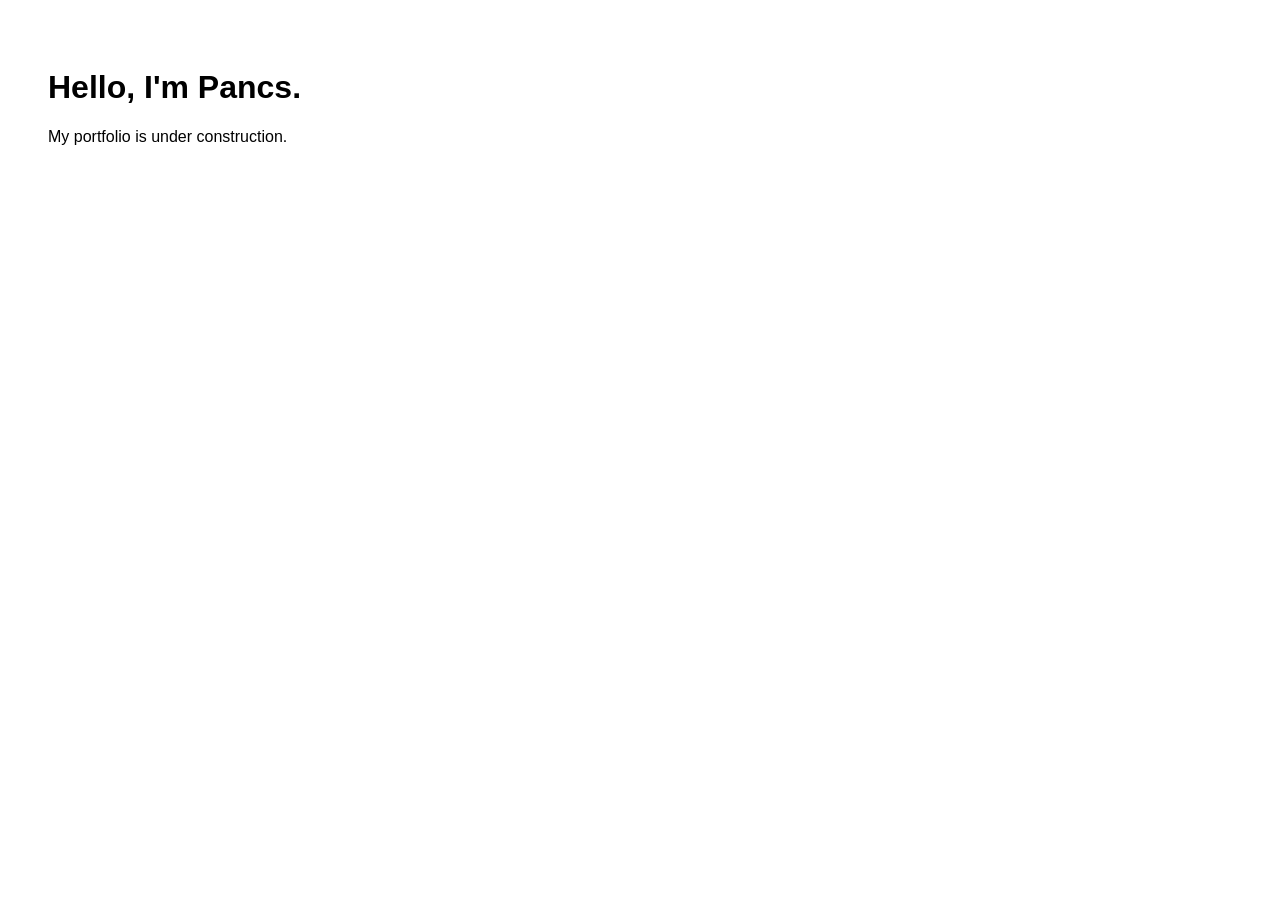
==== index.html @ e849da15 "Add files via upload" ====
<!DOCTYPE html>
<html lang="en">
<head>
    <meta charset="UTF-8">
    <meta name="viewport" content="width=device-width, initial-scale=1.0">
    <title>Pancs</title>

    <link rel="stylesheet" href="style.css">
</head>

<body>

    <h1>Hello, I'm Pancs.</h1>
    <p>My portfolio is under construction.</p>

    <script src="script.js"></script>
</body>
</html>
---- style.css ----
body {
    font-family: sans-serif;
    padding: 40px;
}
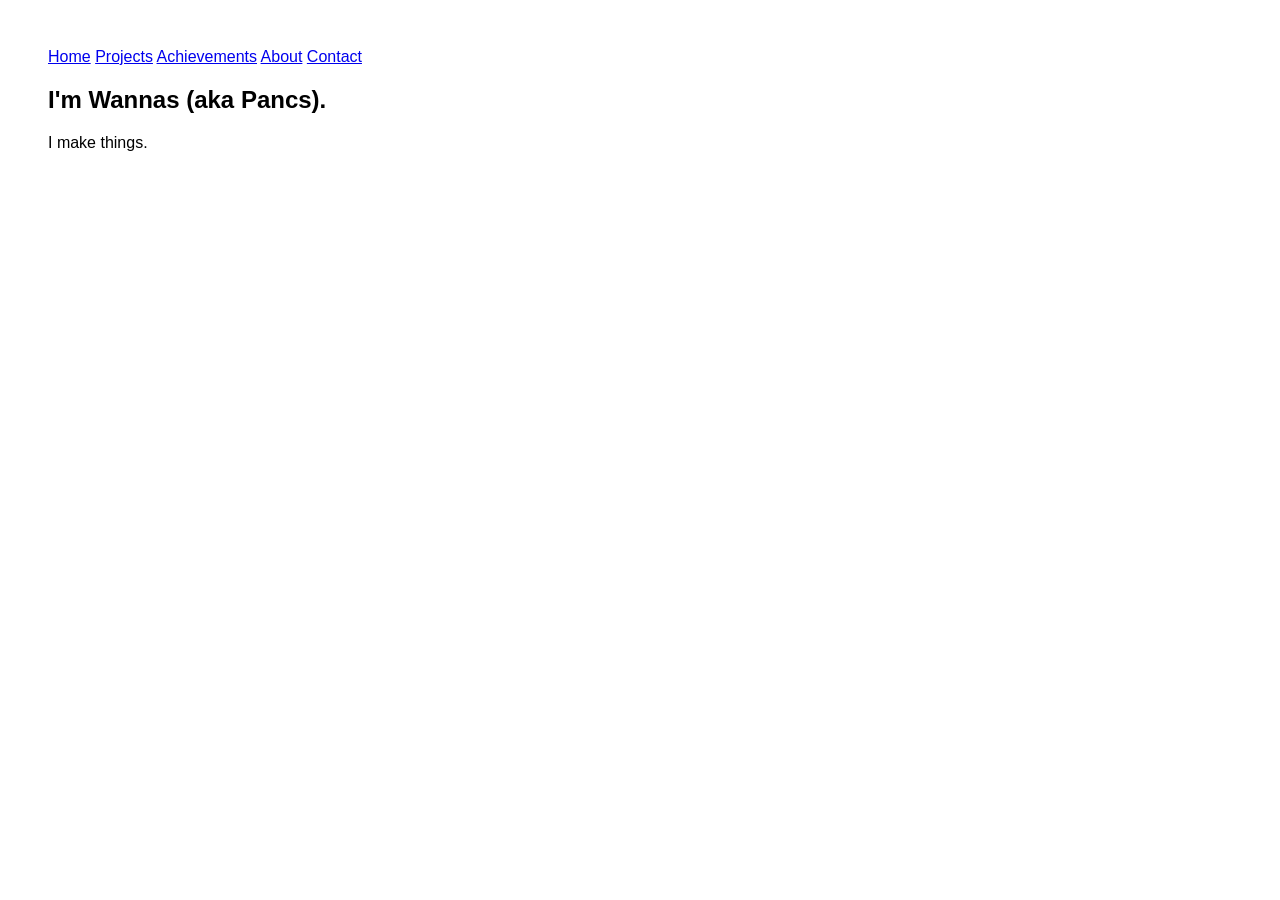
==== commit 4296ba73: "Add files via upload" ====
--- a/index.html
+++ b/index.html
@@ -3,16 +3,28 @@
 <head>
     <meta charset="UTF-8">
     <meta name="viewport" content="width=device-width, initial-scale=1.0">
-    <title>Pancs</title>
+
+    <title>Welcome!</title>
 
     <link rel="stylesheet" href="style.css">
 </head>
 
 <body>
 
-    <h1>Hello, I'm Pancs.</h1>
-    <p>My portfolio is under construction.</p>
+    <header>
+        <nav>
+            <a href="index.html">Home</a>
+            <a href="projects.html">Projects</a>
+            <a href="achievements.html">Achievements</a>
+            <a href="about.html">About</a>
+            <a href="contact.html">Contact</a>
+        </nav>
+    </header>
 
-    <script src="script.js"></script>
-</body>
-</html>+    <main>
+        <section>
+            <h1>I'm Wannas (aka Pancs).</h1>
+            <p>I make things.</p>
+        </section>
+    </main>
+</body>
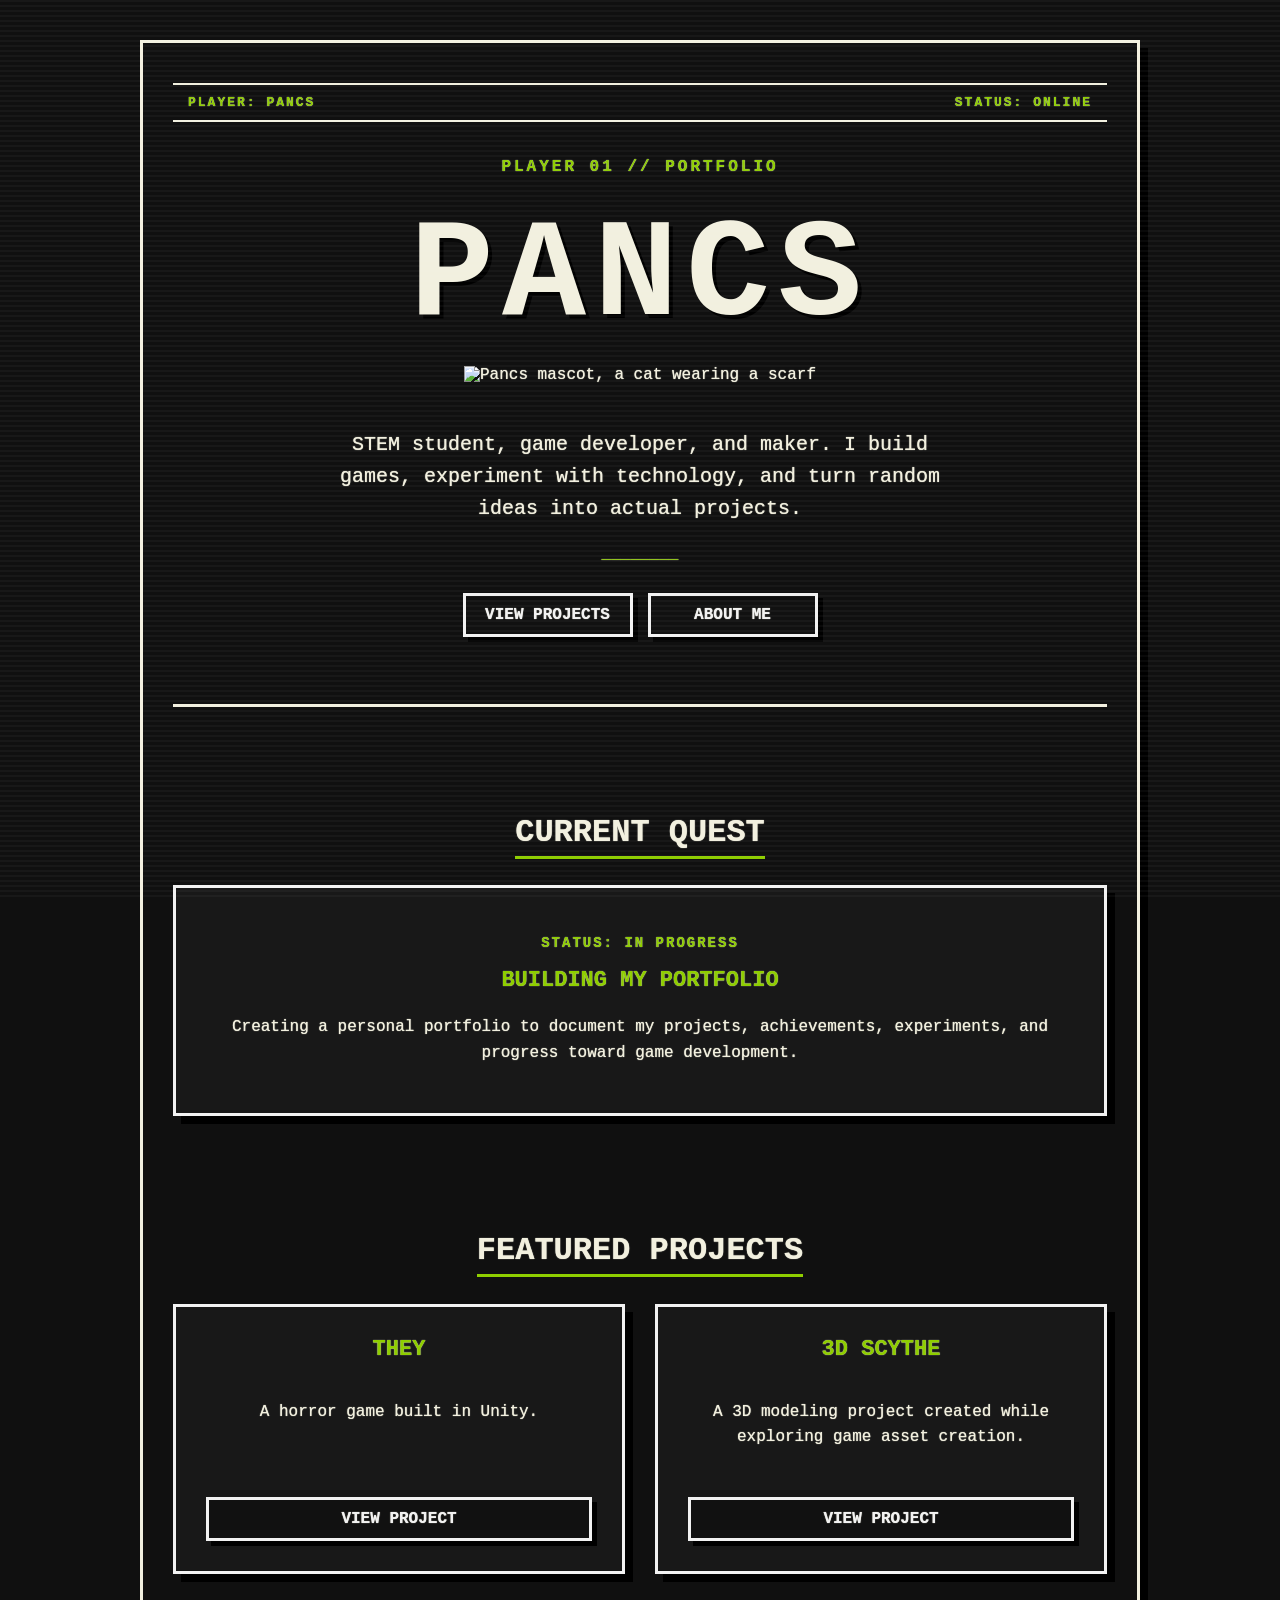
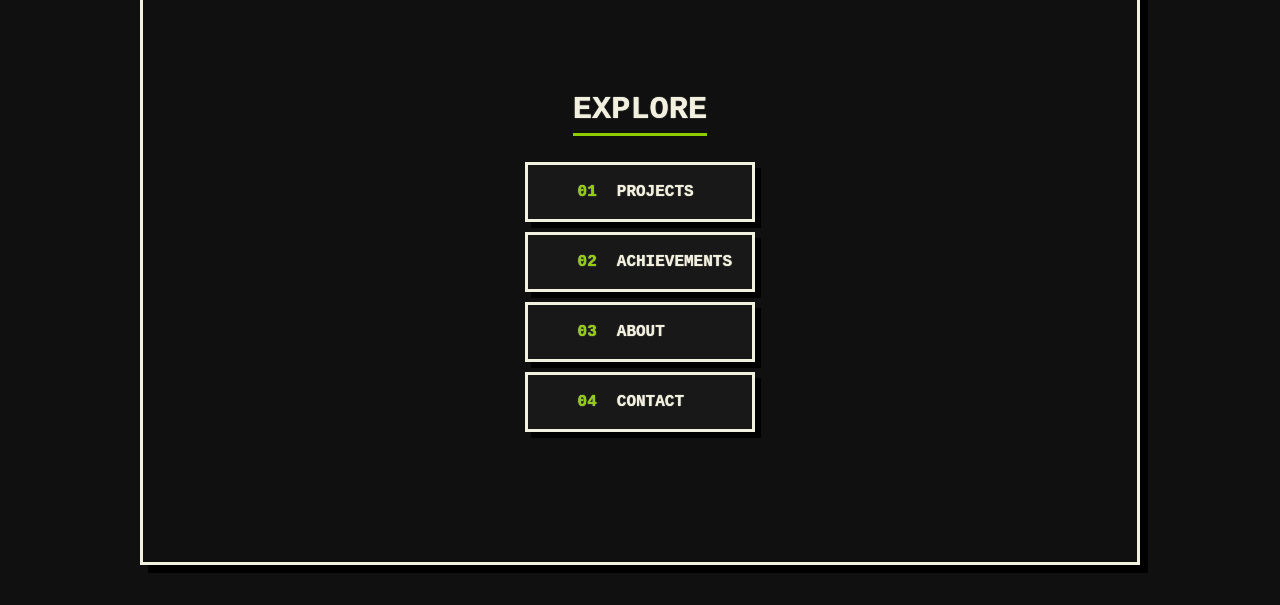
==== commit 18e8b978: "Add files via upload" ====
--- a/index.html
+++ b/index.html
@@ -9,22 +9,138 @@
     <link rel="stylesheet" href="style.css">
 </head>
 
-<body>
+<main>
+    <div class="status-bar">
+        <span>PLAYER: PANCS</span>
+        <span>STATUS: ONLINE</span>
+    </div>
 
-    <header>
-        <nav>
-            <a href="index.html">Home</a>
-            <a href="projects.html">Projects</a>
-            <a href="achievements.html">Achievements</a>
-            <a href="about.html">About</a>
-            <a href="contact.html">Contact</a>
+    <section class="hero">
+        
+
+        <div class="hero-text">
+
+            <p class="eyebrow">PLAYER 01 // PORTFOLIO</p>
+
+            <h1>PANCS</h1>
+
+            <img
+                class="mascot"
+                src="images/mascot.png"
+                alt="Pancs mascot, a cat wearing a scarf"
+            >
+            <p class="hero-description">
+                STEM student, game developer, and maker.
+                I build games, experiment with technology,
+                and turn random ideas into actual projects.
+            </p>
+
+            <span class="cursor">________</span>
+
+            <div class="hero-buttons">
+                <a class="game-button" href="projects.html">
+                    View Projects
+                </a>
+
+                <a class="game-button" href="about.html">
+                    About Me
+                </a>
+            </div>
+
+        </div>
+
+    </section>
+
+
+
+    <section class="home-section">
+
+        <h2>Current Quest</h2>
+
+        <article class="quest-card">
+
+            <div>
+                <p class="quest-status">STATUS: IN PROGRESS</p>
+
+                <h3>Building My Portfolio</h3>
+
+                <p>
+                    Creating a personal portfolio to document my
+                    projects, achievements, experiments, and progress
+                    toward game development.
+                </p>
+            </div>
+
+        </article>
+
+    </section>
+
+
+    <section class="home-section">
+
+        <h2>Featured Projects</h2>
+
+        <div class="featured-projects">
+
+            <article>
+                <h3>THEY</h3>
+
+                <p>
+                    A horror game built in Unity.
+                </p>
+
+                <a class="game-button" href="projects.html">
+                    View Project
+                </a>
+            </article>
+
+
+            <article>
+                <h3>3D Scythe</h3>
+
+                <p>
+                    A 3D modeling project created while
+                    exploring game asset creation.
+                </p>
+
+                <a class="game-button" href="projects.html">
+                    View Project
+                </a>
+            </article>
+
+        </div>
+
+    </section>
+
+
+    <section class="home-section">
+
+        <h2>Explore</h2>
+
+        <nav class="home-menu">
+
+            <a href="projects.html">
+                <span>01</span>
+                Projects
+            </a>
+
+            <a href="achievements.html">
+                <span>02</span>
+                Achievements
+            </a>
+
+            <a href="about.html">
+                <span>03</span>
+                About
+            </a>
+
+            <a href="contact.html">
+                <span>04</span>
+                Contact
+            </a>
+
         </nav>
-    </header>
 
-    <main>
-        <section>
-            <h1>I'm Wannas (aka Pancs).</h1>
-            <p>I make things.</p>
-        </section>
-    </main>
-</body>+    </section>
+
+</main>
--- a/style.css
+++ b/style.css
@@ -1,4 +1,1168 @@
+:root {
+    --bg: #101010;
+    --panel: #181818;
+    --text: #f2f0df;
+    --accent: #8fce00;
+    --shadow: #000000;
+}
+/* ===== Base ===== */
+
+* {
+    box-sizing: border-box;
+}
+
+html {
+    scroll-behavior: smooth;
+}
+
 body {
-    font-family: sans-serif;
+    margin: 0;
+    background-color: var(--bg);
+    color: var(--text);
+    font-family: "Courier New", monospace;
+
+    text-shadow: 0 0 1px var(--text);
+    min-height: 100vh;
+}
+
+body::before {
+    content: "";
+
+    position: fixed;
+    inset: 0;
+
+    pointer-events: none;
+
+    background:
+        repeating-linear-gradient(
+            to bottom,
+            rgba(255, 255, 255, 0.035) 0px,
+            rgba(255, 255, 255, 0.035) 2px,
+            transparent 2px,
+            transparent 5px
+        );
+
+    z-index: 999;
+}
+
+/* ===== Navigation ===== */
+
+header {
+    padding: 18px 30px;
+    background-color: var(--panel);
+    border-bottom: 4px solid var(--text);
+}
+
+nav {
+    max-width: 1000px;
+    margin: 0 auto;
+
+    display: flex;
+    justify-content: center;
+    flex-wrap: wrap;
+    gap: 10px;
+}
+
+nav a {
+    position: relative;
+
+    padding: 10px 14px;
+
+    color: var(--text);
+    text-decoration: none;
+
+    font-weight: bold;
+    text-transform: uppercase;
+
+    white-space: nowrap;
+}
+
+nav a::before {
+    content: "> ";
+    opacity: 0;
+}
+
+nav a:hover {
+    color: var(--accent);
+}
+
+nav a:hover::before {
+    opacity: 1;
+}
+
+
+/* ===== Main ===== */
+
+main {
+    max-width: 1000px;
+    margin: 40px auto;
+    padding: 40px 30px;
+
+    border: 3px solid var(--text);
+
+    box-shadow:
+        8px 8px 0 var(--shadow),
+        inset 0 0 0 3px var(--bg);
+}
+
+section {
+    margin-bottom: 80px;
+}
+
+
+/* ===== Game Headings ===== */
+
+h1 {
+    font-size: 52px;
+    text-transform: uppercase;
+
+    border-bottom: 4px solid var(--accent);
+    padding-bottom: 10px;
+
+    text-shadow: 4px 4px 0 var(--shadow);
+}
+
+h2 {
+    font-size: 32px;
+    text-transform: uppercase;
+}
+
+h3 {
+    font-size: 22px;
+    color: var(--accent);
+}
+
+p {
+    line-height: 1.6;
+}
+
+
+/*Articles*/
+
+
+article {
+    position: relative;
+
+    border: 3px solid #f2f2f2;
+    padding: 30px;
+    margin-bottom: 30px;
+
+    background-color: #181818;
+
+    box-shadow: 8px 8px 0 #000;
+
+    transition: transform 0.15s ease;
+}
+
+article:hover {
+    transform: translate(-4px, -4px);
+}
+
+article h2,
+article h3 {
+    margin-top: 0;
+    text-transform: uppercase;
+}
+
+article img {
+    display: block;
+
+    width: 100%;
+    max-width: 700px;
+    height: auto;
+
+    margin: 20px 0;
+
+    border: 3px solid #f2f2f2;
+}
+
+/* ===== Game Buttons ===== */
+
+.game-button {
+    display: inline-block;
+
+    padding: 10px 18px;
+
+    border: 3px solid #f2f2f2;
+
+    background-color: #111;
+    color: #f2f2f2;
+
+    text-decoration: none;
+    text-transform: uppercase;
+    font-weight: bold;
+
+    box-shadow: 5px 5px 0 #000;
+
+    transition: transform 0.1s ease;
+}
+
+.game-button:hover {
+    background-color: #f2f2f2;
+    color: #111;
+
+    transform: translate(3px, 3px);
+
+    box-shadow: 2px 2px 0 #000;
+}
+
+/* ===== Footer ===== */
+
+footer {
+    border-top: 4px solid #f2f2f2;
+    padding: 30px;
+    text-align: center;
+    background-color: #181818;
+}
+
+/* ===== Image Lightbox ===== */
+
+.image-modal {
+    display: none;
+
+    position: fixed;
+    z-index: 2000;
+
+    inset: 0;
+
+    background-color: rgba(0, 0, 0, 0.9);
+
+    justify-content: center;
+    align-items: center;
+
+    padding: 30px;
+}
+
+.image-modal img {
+    max-width: 90%;
+    max-height: 90vh;
+
+    object-fit: contain;
+
+    border: 3px solid var(--text);
+
+    box-shadow: 10px 10px 0 var(--shadow);
+}
+
+.close-modal {
+    position: absolute;
+
+    top: 20px;
+    right: 30px;
+
+    font-size: 45px;
+
+    color: var(--text);
+
+    cursor: pointer;
+
+    z-index: 2001;
+}
+
+.close-modal:hover {
+    color: var(--accent);
+}
+
+.image-modal.active {
+    display: flex;
+}
+
+/* ===== Home Hero ===== */
+
+.hero {
+    min-height: 65vh;
+
+    display: flex;
+    align-items: center;
+    justify-content: center;
+
+    text-align: center;
+
+    border-bottom: 3px solid var(--text);
+
+    padding-bottom: 50px;
+}
+.mascot {
+    width: 160px;
+    height: auto;
+
+    margin: 0 auto 25px;
+
+    image-rendering: pixelated;
+
+    transition: transform 0.2s ease;
+}
+
+.mascot:hover {
+    transform: translateY(-8px);
+}
+
+.hero-text {
+    max-width: 750px;
+}
+
+.eyebrow {
+    color: var(--accent);
+
+    font-weight: bold;
+    letter-spacing: 3px;
+    text-transform: uppercase;
+}
+
+.hero h1 {
+    font-size: clamp(64px, 12vw, 140px);
+
+    margin: 10px 0;
+
+    letter-spacing: 8px;
+
+    border: none;
+    padding: 0;
+}
+
+.hero-description {
+    max-width: 650px;
+    font-size: 20px;
+}
+
+.hero-buttons {
+    display: flex;
+    justify-content: center;
+    align-items: center;
+    flex-wrap: wrap;
+    gap: 15px;
+
+    margin-top: 30px;
+}
+.hero-buttons .game-button {
+    min-width: 170px;
+    text-align: center;
+}
+.cursor {
+    color: var(--accent);
+
+    animation: blink 1s steps(2, start) infinite;
+}
+
+@keyframes blink {
+    50% {
+        opacity: 0;
+    }
+}
+.status-bar {
+    display: flex;
+    justify-content: space-between;
+
+    padding: 10px 15px;
+
+    border-top: 2px solid var(--text);
+    border-bottom: 2px solid var(--text);
+
+    color: var(--accent);
+
+    font-size: 13px;
+    font-weight: bold;
+    letter-spacing: 2px;
+}
+/* ===== Home Sections ===== */
+
+.home-section {
+    margin-bottom: 90px;
+    text-align: center;
+}
+
+.home-section h2 {
+    display: inline-block;
+
+    border-bottom: 3px solid var(--accent);
+
+    padding-bottom: 5px;
+}
+/* ===== Quest Card ===== */
+
+.quest-card {
+    display: flex;
+    align-items: center;
+
+    min-height: 180px;
+}
+
+.quest-status {
+    color: var(--accent);
+
+    font-size: 14px;
+    font-weight: bold;
+    letter-spacing: 2px;
+}
+/* ===== Featured Projects ===== */
+
+.featured-projects {
+    display: grid;
+
+    grid-template-columns: repeat(2, 1fr);
+
+    gap: 30px;
+}
+
+.featured-projects article {
+    display: flex;
+    flex-direction: column;
+    height: 100%;
+}
+
+.featured-projects article .game-button {
+    margin-top: auto;
+}
+/* ===== Home Menu ===== */
+
+.home-menu {
+    display: grid;
+
+    gap: 10px;
+}
+
+.home-menu a {
+    display: flex;
+    align-items: center;
+
+    gap: 20px;
+
+    padding: 18px 20px;
+
+    border: 3px solid var(--text);
+
+    background-color: var(--panel);
+
+    color: var(--text);
+
+    text-decoration: none;
+
+    text-transform: uppercase;
+    font-weight: bold;
+
+    box-shadow: 6px 6px 0 var(--shadow);
+
+    transition: transform 0.1s ease;
+}
+
+.home-menu a span {
+    color: var(--accent);
+}
+
+.home-menu a:hover {
+    color: var(--accent);
+
+    transform: translate(4px, 4px);
+
+    box-shadow: 2px 2px 0 var(--shadow);
+}
+
+/*the projects page*/
+
+.page-header {
+    text-align: center;
+    margin-bottom: 70px;
+}
+
+.page-header .eyebrow {
+    color: var(--accent);
+    font-weight: bold;
+    letter-spacing: 3px;
+    text-transform: uppercase;
+}
+
+.project-list > section {
+    display: grid;
+    grid-template-columns: repeat(2, 1fr);
+    gap: 30px;
+    justify-content: center;
+    align-items: center;
+    text-align: center;
+
+    margin-bottom: 60px;
+}
+
+.project-card {
+    width: 100%;
+    display: flex;
+    flex-direction: column;
+
+    height: 100%;
+}
+
+.project-card .game-button {
+    margin-top: auto;
+}
+
+.project-card:nth-last-of-type(1):nth-of-type(odd) {
+    grid-column: 1 / -1;
+    width: calc(50% - 15px);
+    justify-self: center;
+}
+
+.project-list > section h2 {
+    grid-column: 1 / -1;
+}
+
+.project-list article img {
+    display: block;
+
+    width: 100%;
+    height: 220px;
+
+    object-fit: cover;
+
+    margin: 20px 0;
+
+    border: 3px solid var(--text);
+}
+/* ===== Contact Terminal ===== */
+
+.contact-terminal {
+    max-width: 700px;
+    margin: 0 auto;
+
     padding: 40px;
-}+
+    border: 3px solid var(--text);
+
+    box-shadow: 8px 8px 0 var(--shadow);
+
+    text-align: center;
+}
+
+.terminal-status {
+    color: var(--accent);
+
+    font-size: 14px;
+    font-weight: bold;
+
+    letter-spacing: 2px;
+
+    margin-bottom: 35px;
+}
+
+.contact-options {
+    display: flex;
+
+    justify-content: center;
+    align-items: center;
+
+    flex-wrap: wrap;
+
+    gap: 20px;
+}
+
+.contact-options .game-button {
+    min-width: 150px;
+
+    text-align: center;
+}
+
+/* ===== About / Character Profile ===== */
+
+.profile-card {
+    max-width: 850px;
+    margin: 0 auto 90px;
+
+    display: grid;
+    grid-template-columns: 220px 1fr;
+    gap: 40px;
+
+    padding: 40px;
+
+    border: 3px solid var(--text);
+
+    background-color: var(--panel);
+
+    box-shadow: 8px 8px 0 var(--shadow);
+}
+
+.profile-image {
+    display: flex;
+    justify-content: center;
+    align-items: center;
+
+    border: 3px solid var(--text);
+
+    min-height: 220px;
+}
+
+.profile-image img {
+    width: 170px;
+    height: 170px;
+
+    object-fit: contain;
+
+    image-rendering: pixelated;
+}
+
+.profile-status {
+    color: var(--accent);
+
+    font-size: 13px;
+    font-weight: bold;
+
+    letter-spacing: 2px;
+}
+
+.profile-info h2 {
+    margin-top: 10px;
+
+    border: none;
+    padding: 0;
+
+    font-size: 36px;
+}
+
+
+/* ===== About Sections ===== */
+
+.about-section {
+    margin-bottom: 80px;
+}
+
+.about-section h2 {
+    width: fit-content;
+
+    margin: 0 auto 40px;
+
+    text-align: center;
+
+    border-bottom: 3px solid var(--accent);
+
+    padding-bottom: 5px;
+}
+
+
+/* ===== Interests ===== */
+
+.interest-grid {
+    display: grid;
+
+    grid-template-columns: repeat(2, 1fr);
+
+    gap: 25px;
+}
+
+.interest-card {
+    position: relative;
+
+    padding: 30px;
+
+    border: 3px solid var(--text);
+
+    background-color: var(--panel);
+
+    box-shadow: 6px 6px 0 var(--shadow);
+
+    transition: transform 0.15s ease;
+}
+
+.interest-card:hover {
+    transform: translate(-3px, -3px);
+}
+
+.interest-number {
+    color: var(--accent);
+
+    font-weight: bold;
+
+    letter-spacing: 2px;
+}
+
+.interest-card h3 {
+    margin-top: 15px;
+}
+
+
+/* ===== Goals ===== */
+
+.goal-list {
+    max-width: 750px;
+
+    margin: 0 auto;
+
+    display: grid;
+
+    gap: 12px;
+}
+
+.goal {
+    display: flex;
+
+    align-items: center;
+
+    gap: 20px;
+
+    padding: 18px 20px;
+
+    border: 2px solid var(--text);
+
+    background-color: var(--panel);
+}
+
+.goal span {
+    color: var(--accent);
+
+    font-weight: bold;
+
+    min-width: 30px;
+}
+
+.goal p {
+    margin: 0;
+}
+
+/* ===== Why Pancs ===== */
+
+.pancs-lore {
+    max-width: 750px;
+
+    margin: 0 auto 90px;
+
+    padding: 35px;
+
+    border: 3px solid var(--text);
+
+    position: relative;
+
+    background-color: var(--panel);
+
+    box-shadow: 8px 8px 0 var(--shadow);
+}
+
+.pancs-lore::before {
+    content: "FILE: PANCS";
+
+    position: absolute;
+
+    top: -14px;
+    left: 20px;
+
+    padding: 3px 10px;
+
+    background-color: var(--bg);
+
+    border: 2px solid var(--text);
+
+    color: var(--accent);
+
+    font-size: 12px;
+    font-weight: bold;
+
+    letter-spacing: 2px;
+}
+
+.pancs-lore h2 {
+    margin-top: 10px;
+
+    border-bottom: 3px solid var(--accent);
+
+    padding-bottom: 8px;
+}
+
+.pancs-lore p {
+    line-height: 1.8;
+}
+
+/* ===== Achievements ===== */
+
+.achievement-progress {
+    max-width: 700px;
+    margin: 0 auto 80px;
+
+    padding: 25px 30px;
+
+    border: 3px solid var(--text);
+
+    background-color: var(--panel);
+
+    box-shadow: 6px 6px 0 var(--shadow);
+
+    text-align: center;
+}
+
+.achievement-label {
+    color: var(--accent);
+
+    font-size: 13px;
+    font-weight: bold;
+
+    letter-spacing: 2px;
+}
+
+.progress-bar {
+    width: 100%;
+    height: 18px;
+
+    margin: 20px 0 10px;
+
+    border: 2px solid var(--text);
+
+    overflow: hidden;
+}
+
+.progress-fill {
+    width: 45%;
+    height: 100%;
+
+    background-color: var(--accent);
+}
+
+.progress-text {
+    margin: 0;
+
+    font-size: 13px;
+}
+
+
+/* ===== Achievement Sections ===== */
+
+.achievement-section {
+    margin-bottom: 90px;
+}
+
+.achievement-section > h2 {
+    width: fit-content;
+
+    margin: 0 auto 40px;
+
+    text-align: center;
+
+    border-bottom: 3px solid var(--accent);
+
+    padding-bottom: 5px;
+}
+
+
+/* ===== Major Achievements ===== */
+
+.achievement-grid {
+    display: grid;
+
+    grid-template-columns: repeat(2, 1fr);
+
+    gap: 25px;
+}
+
+.achievement-card {
+    display: flex;
+
+    gap: 25px;
+
+    padding: 30px;
+
+    border: 3px solid var(--text);
+
+    background-color: var(--panel);
+
+    box-shadow: 6px 6px 0 var(--shadow);
+
+    transition: transform 0.15s ease;
+}
+
+.achievement-card:hover {
+    transform: translate(-3px, -3px);
+}
+
+.achievement-icon {
+    flex-shrink: 0;
+
+    width: 55px;
+    height: 55px;
+
+    display: flex;
+
+    align-items: center;
+    justify-content: center;
+
+    border: 3px solid var(--accent);
+
+    color: var(--accent);
+
+    font-size: 28px;
+
+    font-weight: bold;
+}
+
+.achievement-status {
+    margin: 0;
+
+    color: var(--accent);
+
+    font-size: 12px;
+    font-weight: bold;
+
+    letter-spacing: 2px;
+}
+
+.achievement-content h3 {
+    margin-top: 8px;
+}
+
+
+/* ===== Certificates ===== */
+
+.certificate-grid {
+    display: grid;
+
+    grid-template-columns: repeat(3, 1fr);
+
+    gap: 25px;
+}
+
+.certificate-card {
+    padding: 25px;
+
+    border: 3px solid var(--text);
+
+    background-color: var(--panel);
+
+    box-shadow: 5px 5px 0 var(--shadow);
+
+    transition: transform 0.15s ease;
+}
+
+.certificate-card:hover {
+    transform: translateY(-5px);
+}
+
+.certificate-card h3 {
+    margin-top: 0;
+}
+
+.certificate-card img {
+    display: block;
+
+    width: 100%;
+    height: 180px;
+
+    margin-top: 20px;
+
+    object-fit: cover;
+
+    border: 2px solid var(--text);
+
+    cursor: pointer;
+}
+
+
+/* ===== Activities ===== */
+
+.activity-grid {
+    max-width: 800px;
+
+    margin: 0 auto;
+
+    display: grid;
+
+    gap: 15px;
+}
+
+.activity-card {
+    padding: 25px 30px;
+
+    border-left: 5px solid var(--accent);
+    border-top: 2px solid var(--text);
+    border-right: 2px solid var(--text);
+    border-bottom: 2px solid var(--text);
+
+    background-color: var(--panel);
+}
+
+.activity-type {
+    margin: 0;
+
+    color: var(--accent);
+
+    font-size: 12px;
+    font-weight: bold;
+
+    letter-spacing: 2px;
+}
+
+.activity-card h3 {
+    margin-bottom: 8px;
+}
+
+
+/* ===== Future Activities ===== */
+
+.activity-card.future {
+    opacity: 0.6;
+
+    border-left-style: dashed;
+}
+
+.activity-card.future .activity-type {
+    color: var(--text);
+}
+
+
+/* ===== Achievements Mobile ===== */
+
+@media (max-width: 600px) {
+
+    .achievement-progress {
+        padding: 20px 15px;
+    }
+
+    .achievement-grid {
+        grid-template-columns: 1fr;
+    }
+
+    .achievement-card {
+        padding: 25px 20px;
+
+        gap: 18px;
+    }
+
+    .achievement-icon {
+        width: 45px;
+        height: 45px;
+
+        font-size: 22px;
+    }
+
+    .certificate-grid {
+        grid-template-columns: 1fr;
+    }
+
+    .certificate-card img {
+        height: 200px;
+    }
+
+    .activity-card {
+        padding: 20px;
+    }
+
+}
+
+
+
+
+/* ===== Mobile ===== */
+
+@media (max-width: 600px) {
+
+    header {
+        padding: 15px;
+    }
+
+    nav {
+        display: flex;
+        flex-wrap: wrap;
+        justify-content: center;
+        gap: 8px;
+    }
+
+    nav a {
+        flex: 1 1 40%;
+        text-align: center;
+        min-width: 120px;
+    }
+
+    main {
+        padding: 40px 20px;
+    }
+
+    h1 {
+        font-size: 36px;
+    }
+
+    h2 {
+        font-size: 26px;
+    }
+
+    article {
+        padding: 20px;
+        box-shadow: 5px 5px 0 var(--shadow);
+    }
+    .hero {
+        min-height: 55vh;
+    }
+
+    .hero h1 {
+        letter-spacing: 4px;
+    }
+
+    .hero-description {
+        font-size: 17px;
+    }
+
+    .featured-projects {
+        grid-template-columns: 1fr;
+    }
+
+    .home-menu a {
+        padding: 15px;
+    }
+
+    .project-list > section {
+        grid-template-columns: 1fr;
+    }
+
+    .project-card,
+    .project-card:nth-last-of-type(1):nth-of-type(odd) {
+        grid-column: auto;
+        width: 100%;
+        justify-self: stretch;
+    }
+
+    .project-list article img {
+        height: 180px;
+    }
+
+    .featured-projects {
+        grid-template-columns: 1fr;
+    }
+
+    .contact-terminal {
+        padding: 25px 15px;
+    }
+
+    .contact-options {
+        flex-direction: column;
+    }
+
+    .contact-options .game-button {
+        width: 100%;
+        box-sizing: border-box;
+    }
+
+    .profile-card {
+        grid-template-columns: 1fr;
+
+        padding: 25px 15px;
+
+        gap: 25px;
+
+        text-align: center;
+    }
+
+    .profile-image {
+        min-height: 180px;
+    }
+
+    .profile-image img {
+        width: 140px;
+        height: 140px;
+    }
+
+    .profile-info h2 {
+        font-size: 30px;
+    }
+
+    .interest-grid {
+        grid-template-columns: 1fr;
+    }
+
+    .interest-card {
+        padding: 25px 20px;
+    }
+
+    .goal {
+        padding: 15px;
+    }
+}
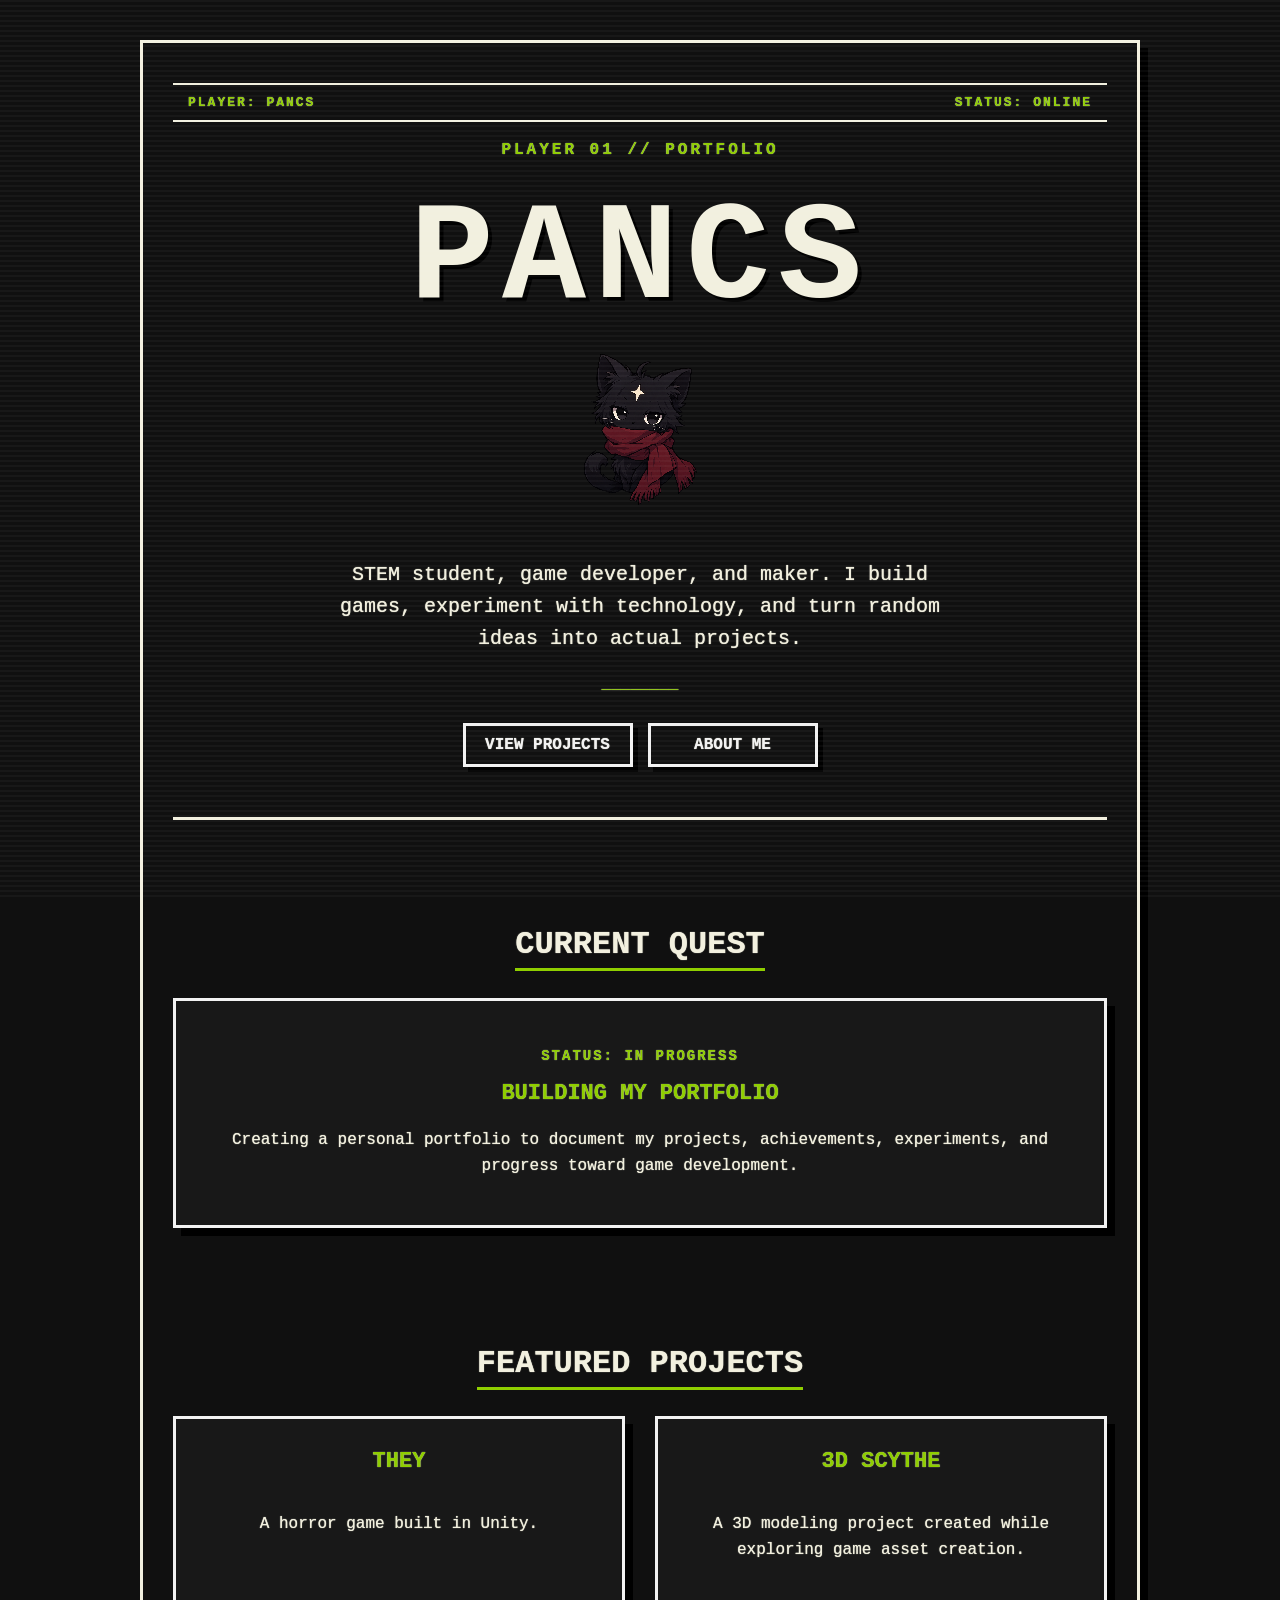
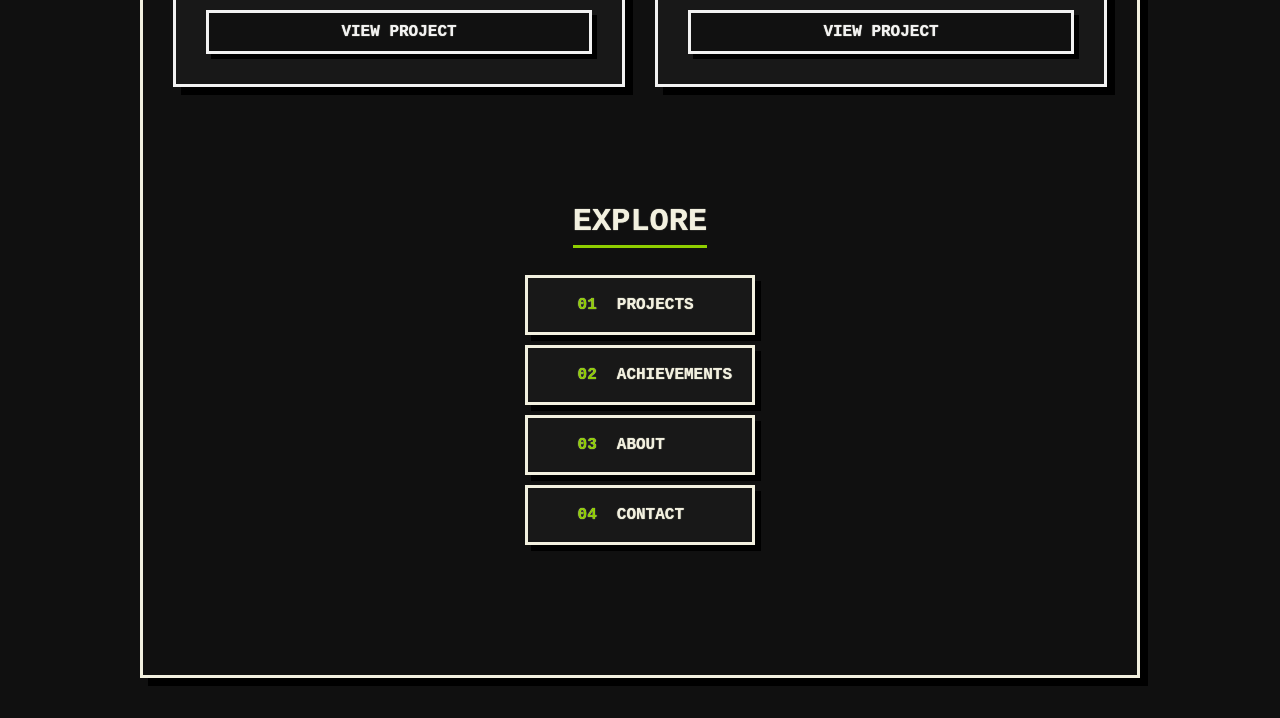
==== commit 013a09fd: "Update index.html" ====
--- a/index.html
+++ b/index.html
@@ -26,7 +26,7 @@
 
             <img
                 class="mascot"
-                src="images/mascot.png"
+                src="images/Mascot.png"
                 alt="Pancs mascot, a cat wearing a scarf"
             >
             <p class="hero-description">
@@ -143,4 +143,4 @@
 
     </section>
 
-</main>+</main>
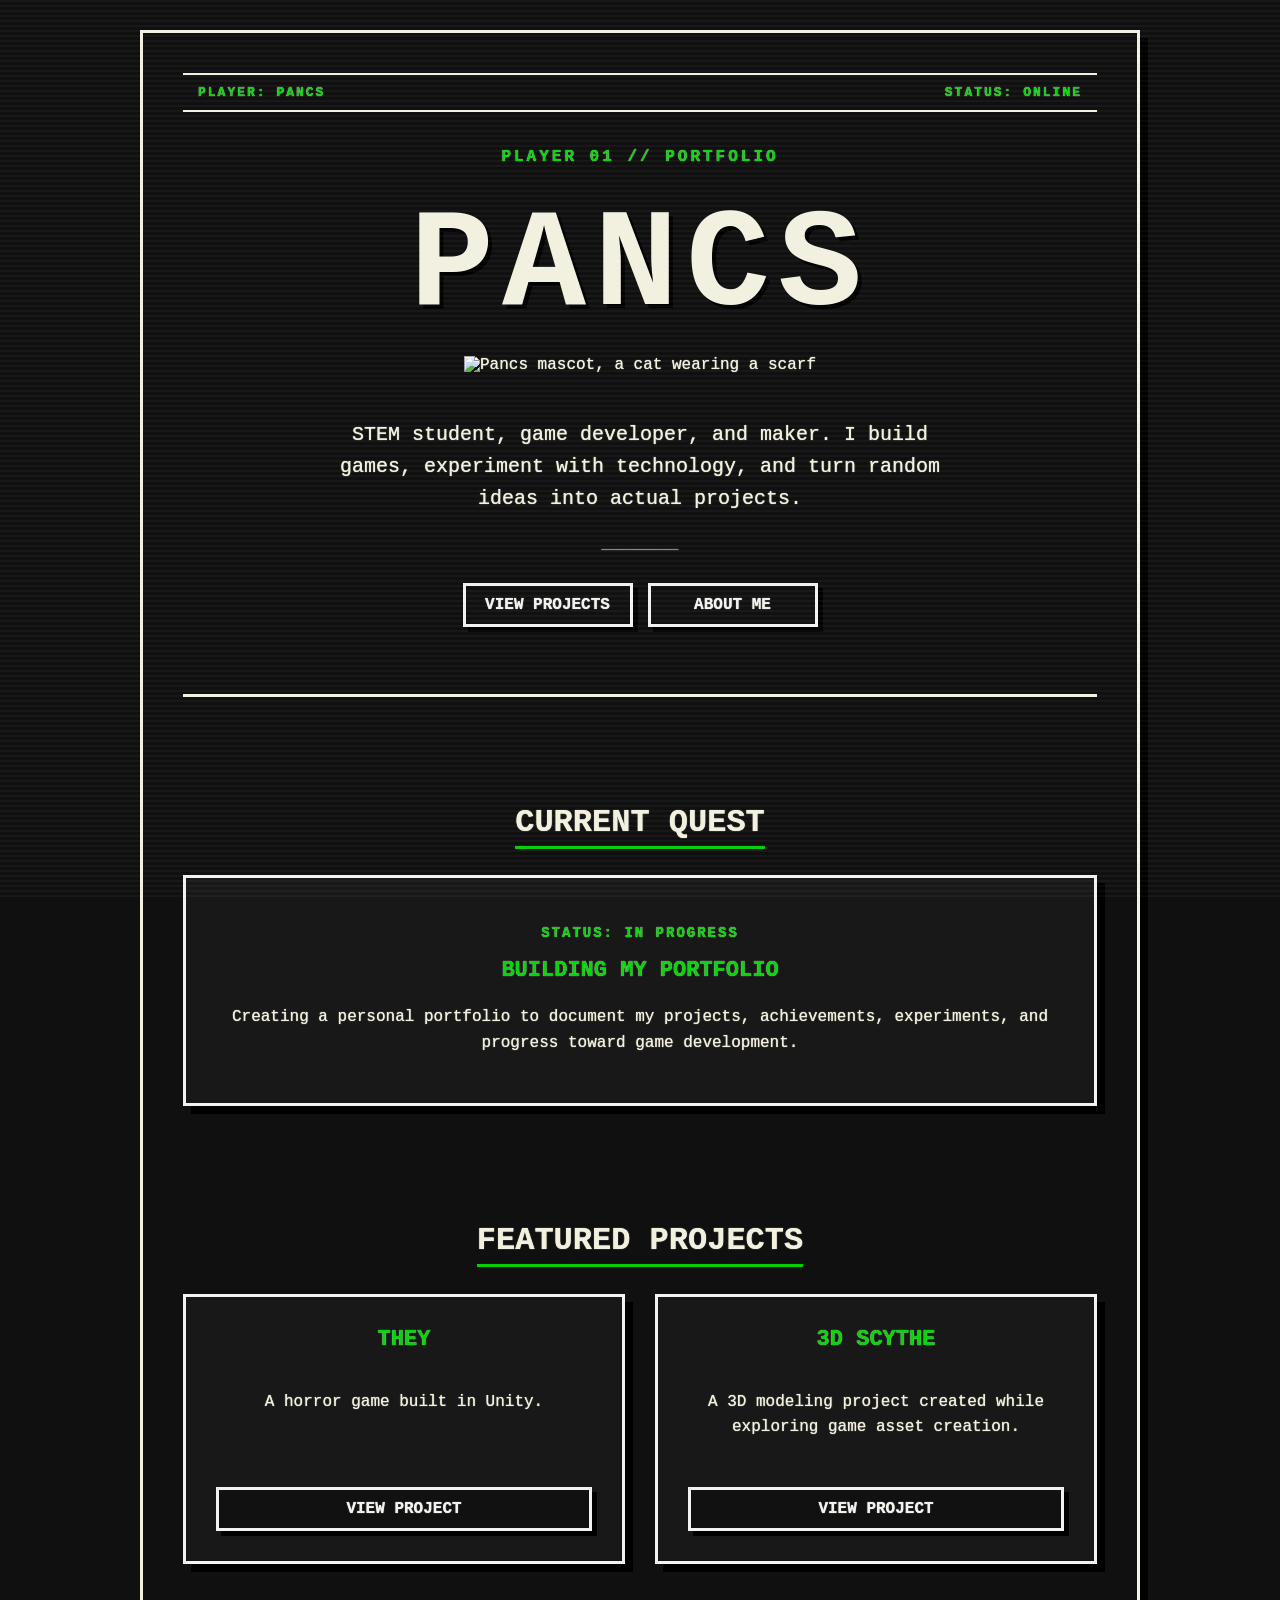
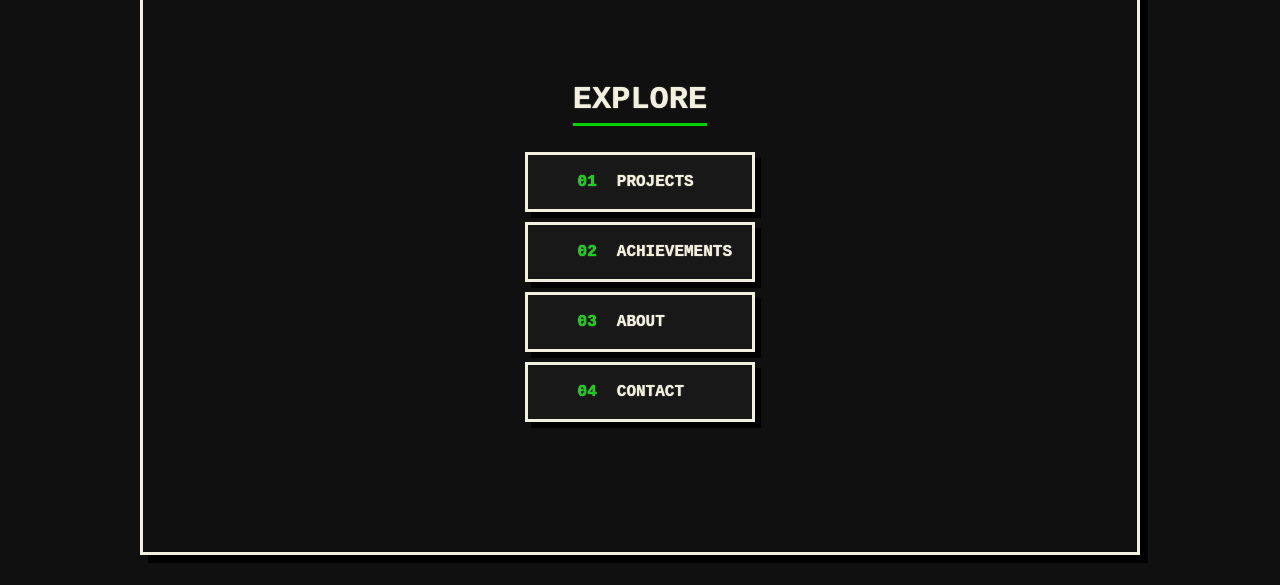
==== commit a4ca677e: "update" ====
--- a/index.html
+++ b/index.html
@@ -6,7 +6,7 @@
 
     <title>Welcome!</title>
 
-    <link rel="stylesheet" href="style.css">
+    <link rel="stylesheet" href="style/style.css">
 </head>
 
 <main>
@@ -26,7 +26,7 @@
 
             <img
                 class="mascot"
-                src="images/Mascot.png"
+                src="images/mascot.png"
                 alt="Pancs mascot, a cat wearing a scarf"
             >
             <p class="hero-description">
@@ -143,4 +143,4 @@
 
     </section>
 
-</main>
+</main>
--- a/style/style.css
+++ b/style/style.css
@@ -0,0 +1,12 @@
+/* ====== CRT ======*/
+/* === General === */
+@import "CRT/colors.css";
+@import "CRT/general.css";
+/* === Pages === */
+@import "CRT/pages/home.css";
+@import "CRT/pages/projects.css";
+@import "CRT/pages/achievments.css";
+@import "CRT/pages/about.css";
+@import "CRT/pages/contact.css";
+
+@import "CRT/mobile.css";
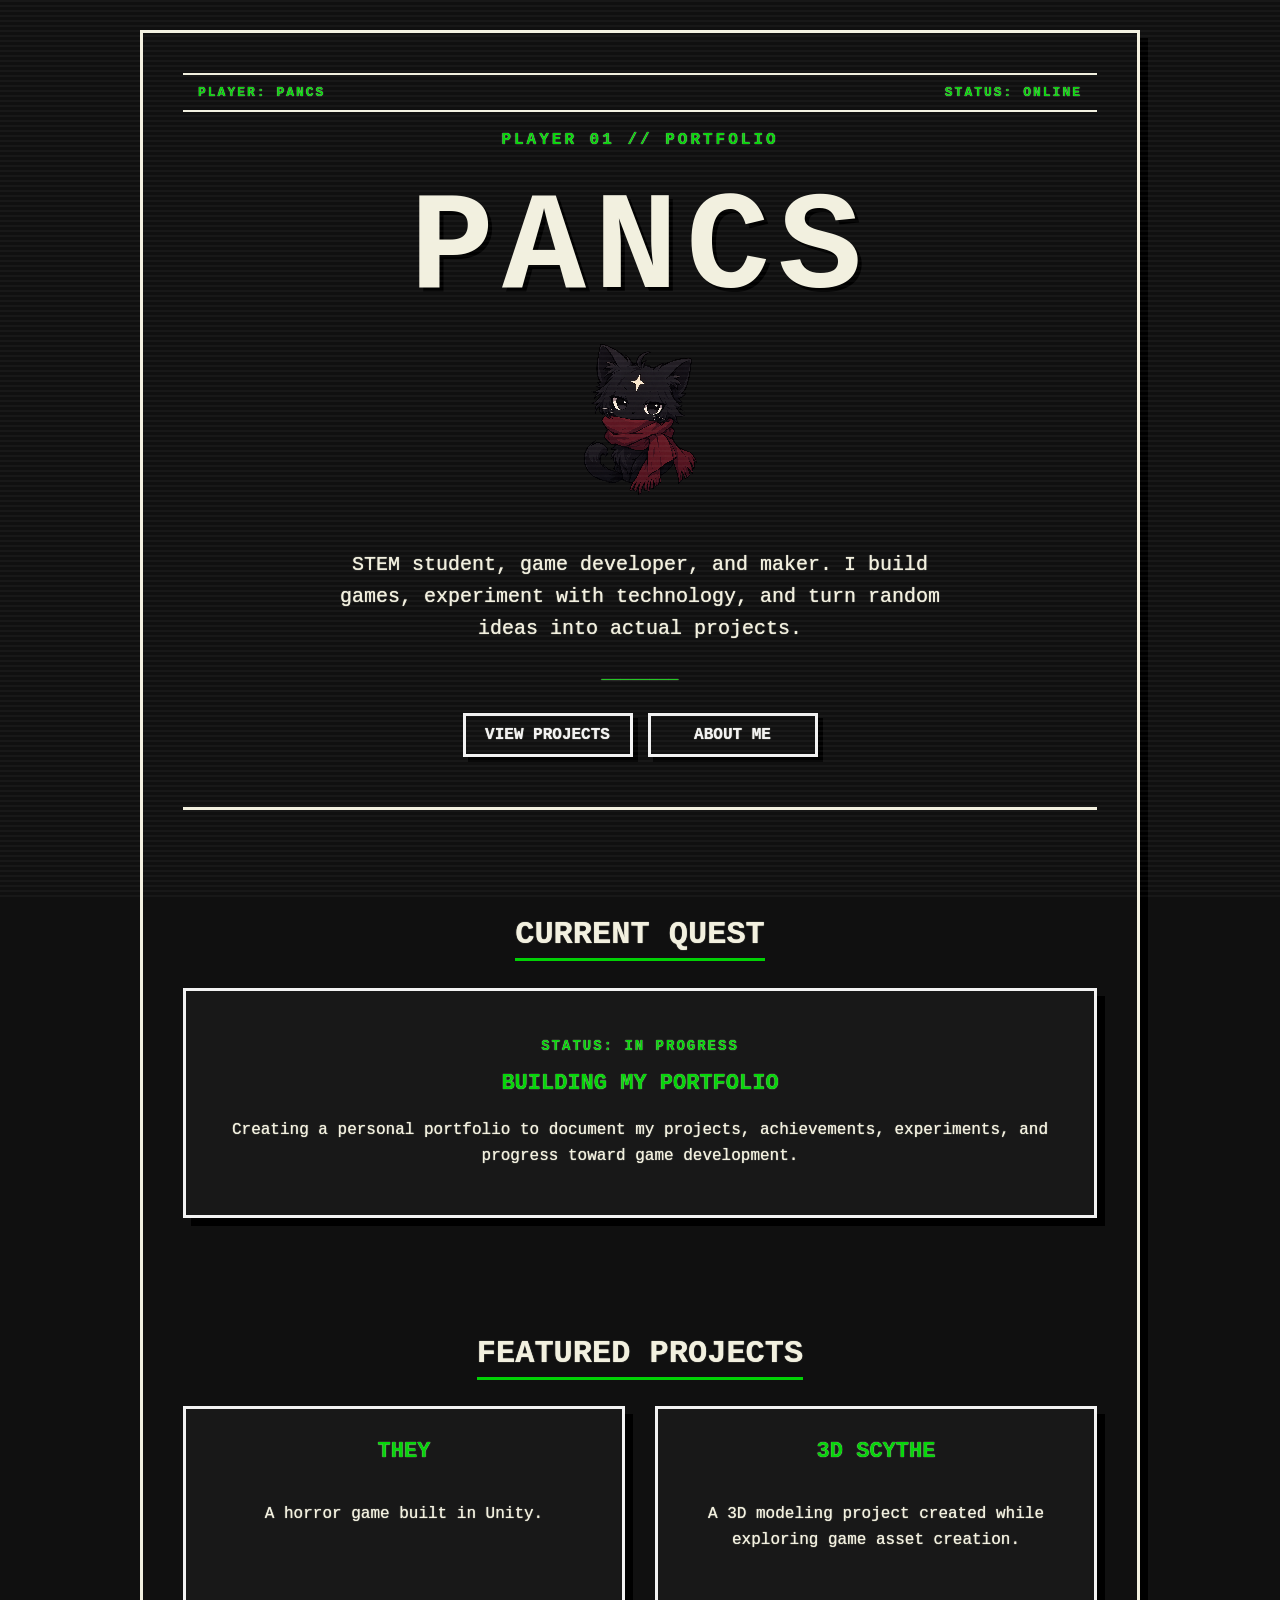
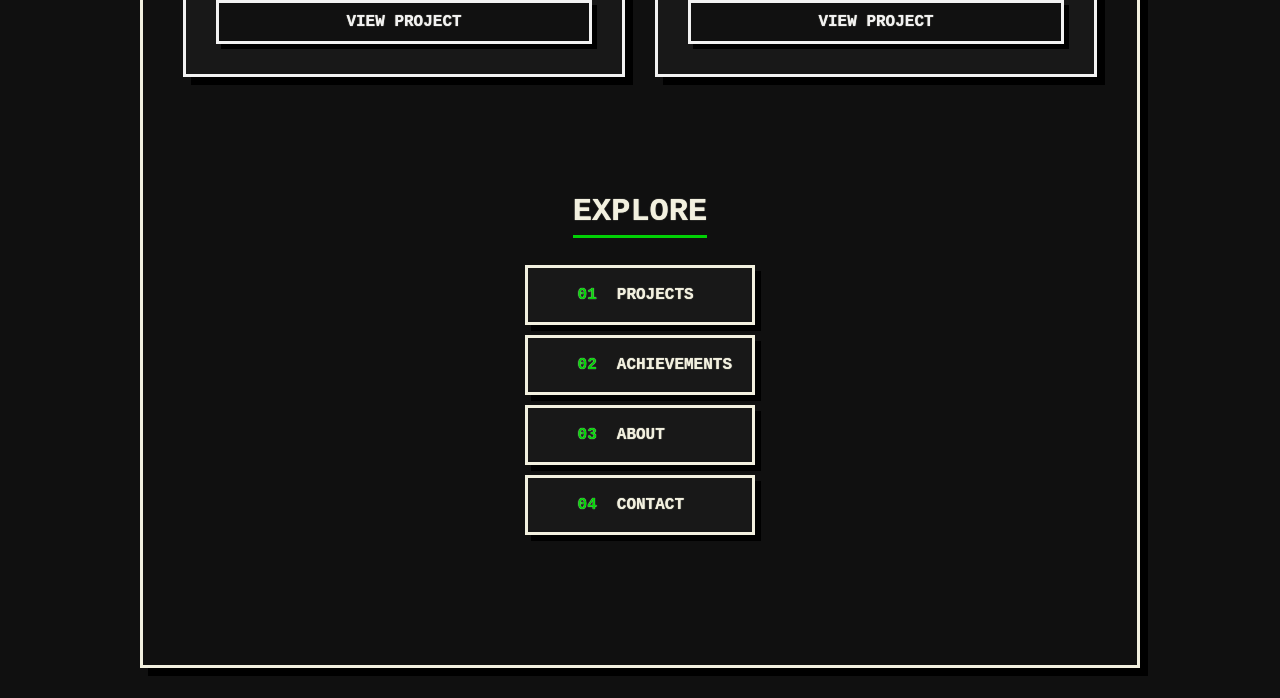
==== commit 848e3bf8: "working?" ====
--- a/index.html
+++ b/index.html
@@ -26,7 +26,7 @@
 
             <img
                 class="mascot"
-                src="images/mascot.png"
+                src="images/Mascot.png"
                 alt="Pancs mascot, a cat wearing a scarf"
             >
             <p class="hero-description">
